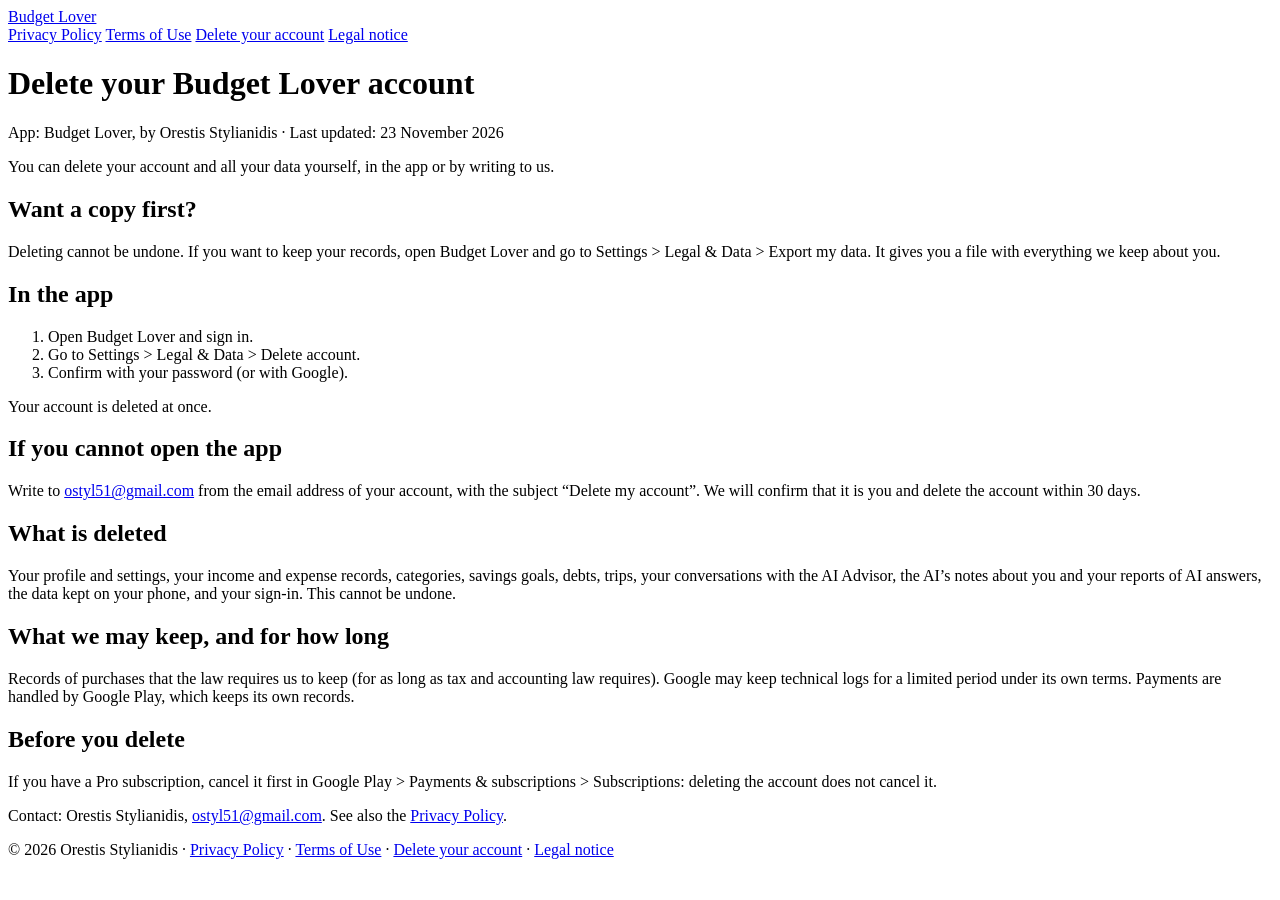
==== delete-account.html @ 8e587d79 "Add delete-account.html" ====
<!doctype html>
<html lang="en">
<head>
<meta charset="utf-8">
<meta name="viewport" content="width=device-width, initial-scale=1">
<title>Delete your Budget Lover account</title>
<meta name="description" content="How to delete your Budget Lover account and all your data, in the app or by writing to us.">
<link rel="stylesheet" href="style.css">
</head>
<body>
<header class="site"><div class="wrap">
  <a class="brand" href="index.html">Budget Lover</a>
  <nav>
    <a href="privacy.html">Privacy Policy</a>
    <a href="terms.html">Terms of Use</a>
    <a href="delete-account.html" aria-current="page">Delete your account</a>
    <a href="legal-notice.html">Legal notice</a>
  </nav>
</div></header>
<main class="wrap">
  <h1>Delete your Budget Lover account</h1>
  <p class="meta">App: Budget Lover, by Orestis Stylianidis &middot; Last updated: 23 November 2026</p>
  <p class="lead">You can delete your account and all your data yourself, in the app or by writing to us.</p>

  <h2>Want a copy first?</h2>
  <p>Deleting cannot be undone. If you want to keep your records, open Budget Lover and go to Settings &gt; Legal &amp; Data &gt; Export my data. It gives you a file with everything we keep about you.</p>

  <h2>In the app</h2>
  <ol>
    <li>Open Budget Lover and sign in.</li>
    <li>Go to Settings &gt; Legal &amp; Data &gt; Delete account.</li>
    <li>Confirm with your password (or with Google).</li>
  </ol>
  <p>Your account is deleted at once.</p>

  <h2>If you cannot open the app</h2>
  <p>Write to <a href="mailto:ostyl51@gmail.com?subject=Delete%20my%20account">ostyl51@gmail.com</a> from the email address of your account, with the subject &ldquo;Delete my account&rdquo;. We will confirm that it is you and delete the account within 30 days.</p>

  <h2>What is deleted</h2>
  <p>Your profile and settings, your income and expense records, categories, savings goals, debts, trips, your conversations with the AI Advisor, the AI&rsquo;s notes about you and your reports of AI answers, the data kept on your phone, and your sign-in. This cannot be undone.</p>

  <h2>What we may keep, and for how long</h2>
  <p>Records of purchases that the law requires us to keep (for as long as tax and accounting law requires). Google may keep technical logs for a limited period under its own terms. Payments are handled by Google Play, which keeps its own records.</p>

  <h2>Before you delete</h2>
  <p>If you have a Pro subscription, cancel it first in Google Play &gt; Payments &amp; subscriptions &gt; Subscriptions: deleting the account does not cancel it.</p>

  <p class="meta">Contact: Orestis Stylianidis, <a href="mailto:ostyl51@gmail.com">ostyl51@gmail.com</a>. See also the <a href="privacy.html">Privacy Policy</a>.</p>
</main>
<footer class="site"><div class="wrap">
  &copy; 2026 Orestis Stylianidis &middot; <a href="privacy.html">Privacy Policy</a> &middot; <a href="terms.html">Terms of Use</a> &middot; <a href="delete-account.html">Delete your account</a> &middot; <a href="legal-notice.html">Legal notice</a>
</div></footer>
</body>
</html>
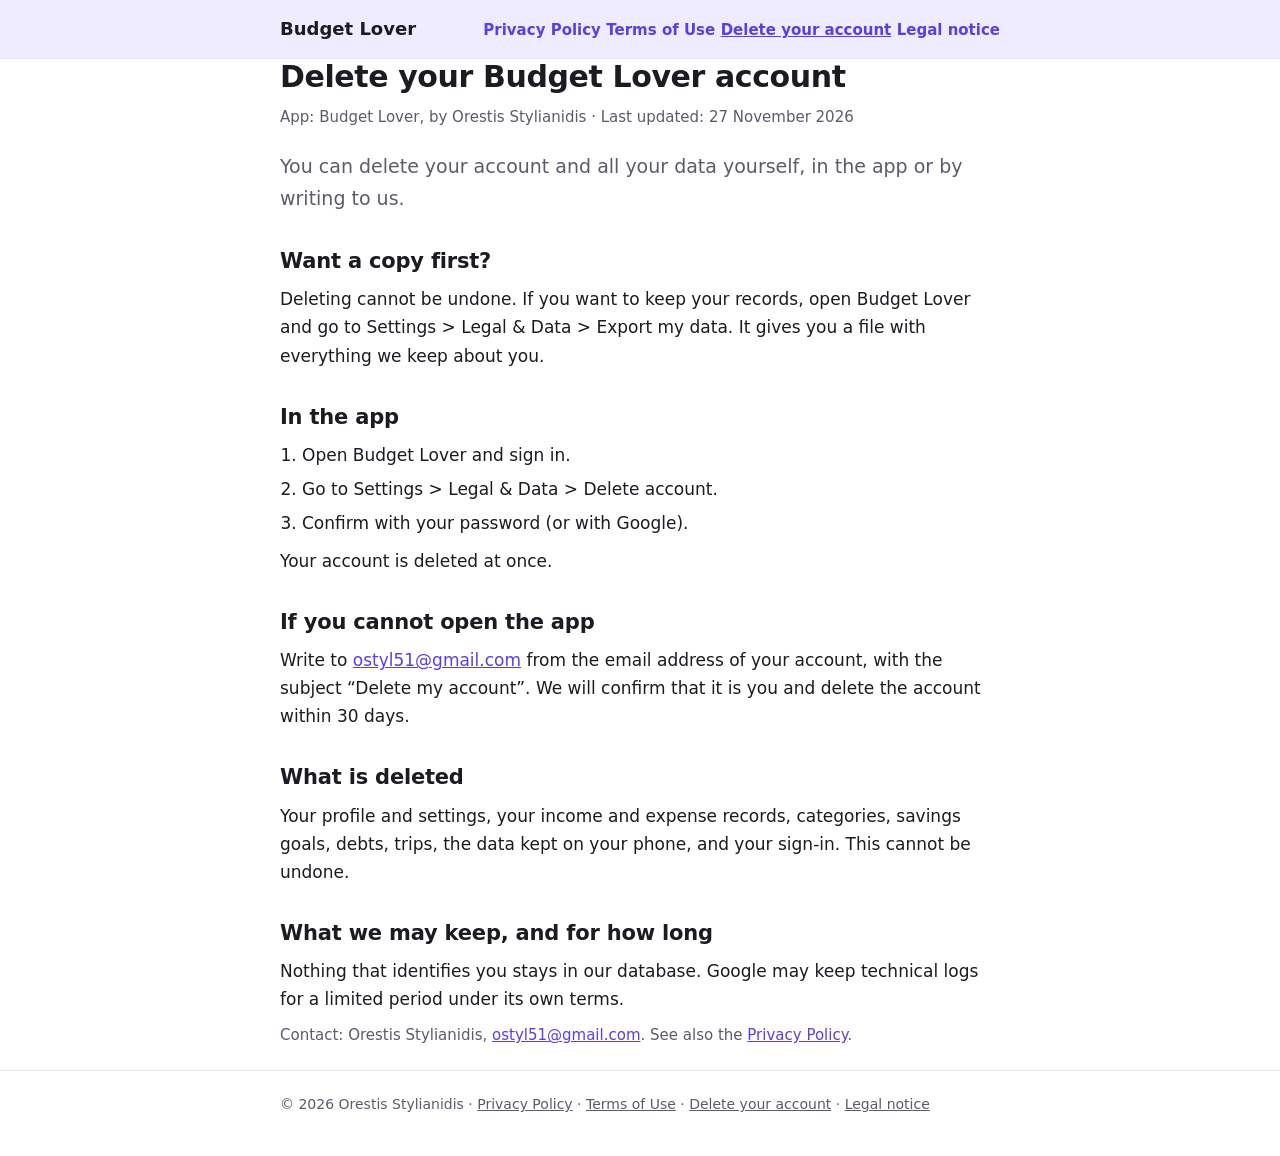
==== commit b0a6a28f: "Update delete-account.html" ====
--- a/delete-account.html
+++ b/delete-account.html
@@ -19,7 +19,7 @@
 </div></header>
 <main class="wrap">
   <h1>Delete your Budget Lover account</h1>
-  <p class="meta">App: Budget Lover, by Orestis Stylianidis &middot; Last updated: 23 November 2026</p>
+  <p class="meta">App: Budget Lover, by Orestis Stylianidis &middot; Last updated: 27 November 2026</p>
   <p class="lead">You can delete your account and all your data yourself, in the app or by writing to us.</p>
 
   <h2>Want a copy first?</h2>
@@ -37,13 +37,10 @@
   <p>Write to <a href="mailto:ostyl51@gmail.com?subject=Delete%20my%20account">ostyl51@gmail.com</a> from the email address of your account, with the subject &ldquo;Delete my account&rdquo;. We will confirm that it is you and delete the account within 30 days.</p>
 
   <h2>What is deleted</h2>
-  <p>Your profile and settings, your income and expense records, categories, savings goals, debts, trips, your conversations with the AI Advisor, the AI&rsquo;s notes about you and your reports of AI answers, the data kept on your phone, and your sign-in. This cannot be undone.</p>
+  <p>Your profile and settings, your income and expense records, categories, savings goals, debts, trips, the data kept on your phone, and your sign-in. This cannot be undone.</p>
 
   <h2>What we may keep, and for how long</h2>
-  <p>Records of purchases that the law requires us to keep (for as long as tax and accounting law requires). Google may keep technical logs for a limited period under its own terms. Payments are handled by Google Play, which keeps its own records.</p>
-
-  <h2>Before you delete</h2>
-  <p>If you have a Pro subscription, cancel it first in Google Play &gt; Payments &amp; subscriptions &gt; Subscriptions: deleting the account does not cancel it.</p>
+  <p>Nothing that identifies you stays in our database. Google may keep technical logs for a limited period under its own terms.</p>
 
   <p class="meta">Contact: Orestis Stylianidis, <a href="mailto:ostyl51@gmail.com">ostyl51@gmail.com</a>. See also the <a href="privacy.html">Privacy Policy</a>.</p>
 </main>
--- a/style.css
+++ b/style.css
@@ -0,0 +1,73 @@
+/* Budget Lover legal pages: plain, readable, light and dark, phone first. */
+:root {
+  --bg: #ffffff;
+  --text: #1c1b22;
+  --muted: #5d5b6a;
+  --line: #e4e2ee;
+  --brand: #5b3fe0;
+  --brand-soft: #efecff;
+  --fill-bg: #fff3b0;
+  --fill-text: #3a2f00;
+}
+@media (prefers-color-scheme: dark) {
+  :root {
+    --bg: #14131a;
+    --text: #ecebf4;
+    --muted: #a7a4b8;
+    --line: #2d2b3a;
+    --brand: #a99bff;
+    --brand-soft: #231f3d;
+    --fill-bg: #5b4b00;
+    --fill-text: #fff3b0;
+  }
+}
+* { box-sizing: border-box; }
+html { -webkit-text-size-adjust: 100%; }
+body {
+  margin: 0;
+  background: var(--bg);
+  color: var(--text);
+  font: 17px/1.65 system-ui, -apple-system, "Segoe UI", Roboto, "Helvetica Neue", Arial, sans-serif;
+}
+header.site {
+  border-bottom: 1px solid var(--line);
+  background: var(--brand-soft);
+}
+.wrap { max-width: 760px; margin: 0 auto; padding: 0 20px; }
+header.site .wrap {
+  display: flex; flex-wrap: wrap; gap: 8px 22px; align-items: center;
+  padding-top: 14px; padding-bottom: 14px;
+}
+header.site a.brand { font-weight: 800; font-size: 18px; color: var(--text); text-decoration: none; margin-right: auto; }
+header.site nav a { color: var(--brand); text-decoration: none; font-weight: 600; font-size: 15px; }
+header.site nav a:hover, header.site nav a[aria-current="page"] { text-decoration: underline; }
+main { padding-top: 28px; padding-bottom: 56px; }
+h1 { font-size: 30px; line-height: 1.2; margin: 0 0 6px; letter-spacing: -0.4px; }
+h2 { font-size: 21px; line-height: 1.3; margin: 34px 0 8px; letter-spacing: -0.2px; }
+h3 { font-size: 17px; margin: 22px 0 4px; }
+p { margin: 10px 0; }
+ul, ol { margin: 10px 0; padding-left: 22px; }
+li { margin: 6px 0; }
+a { color: var(--brand); }
+.meta { color: var(--muted); font-size: 15px; margin-bottom: 22px; }
+.lead { font-size: 19px; color: var(--muted); }
+.card {
+  border: 1px solid var(--line); border-radius: 14px; padding: 16px 18px; margin: 16px 0;
+}
+.card h3 { margin-top: 0; }
+table { border-collapse: collapse; width: 100%; margin: 14px 0; font-size: 15.5px; }
+th, td { text-align: left; vertical-align: top; padding: 9px 10px; border-bottom: 1px solid var(--line); }
+th { color: var(--muted); font-weight: 700; }
+.fill {
+  background: var(--fill-bg); color: var(--fill-text);
+  border-radius: 4px; padding: 0 4px; font-weight: 600;
+}
+.toc { font-size: 15.5px; }
+.toc li { margin: 3px 0; }
+footer.site { border-top: 1px solid var(--line); color: var(--muted); font-size: 14px; padding: 22px 0 40px; }
+footer.site a { color: var(--muted); }
+@media print {
+  header.site, footer.site { display: none; }
+  body { font-size: 12pt; }
+  .fill { background: none; color: inherit; }
+}
